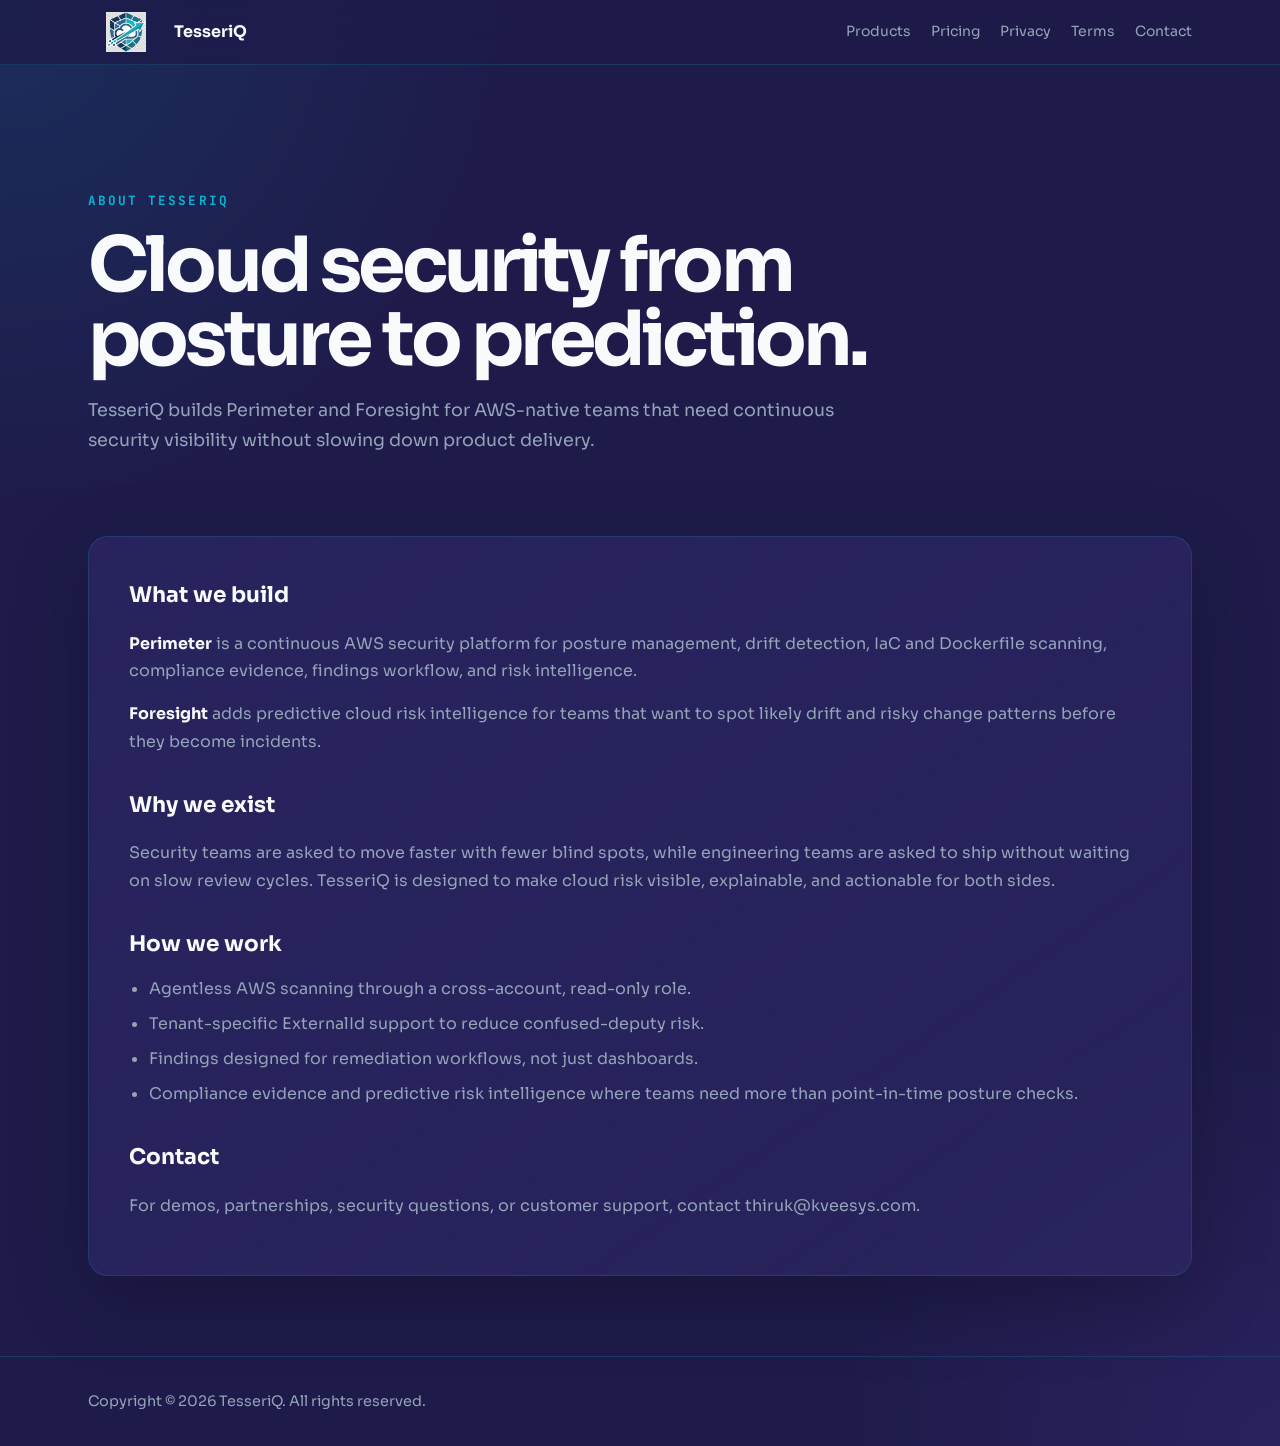
==== about.html @ ea7d8e21 "added tems" ====
<!DOCTYPE html>
<html lang="en">

<head>
    <meta charset="UTF-8" />
    <meta name="viewport" content="width=device-width, initial-scale=1.0" />
    <title>About TesseriQ | Cloud Security from Posture to Prediction</title>
    <link rel="canonical" href="https://tesseriqcloud.com/about.html" />
    <meta name="description"
        content="Learn about TesseriQ, the team building Perimeter for continuous AWS security posture management and Foresight for predictive cloud risk intelligence." />
    <meta property="og:title" content="About TesseriQ" />
    <meta property="og:description"
        content="TesseriQ builds cloud security products that help AWS-native teams move from posture to prediction." />
    <meta property="og:type" content="website" />
    <meta property="og:url" content="https://tesseriqcloud.com/about.html" />
    <meta property="og:image" content="https://tesseriqcloud.com/newlogo.png" />
    <link rel="icon" type="image/png" href="/newlogo.png" />
    <link rel="apple-touch-icon" href="/newlogo.png" />
    <link rel="preconnect" href="https://fonts.googleapis.com" />
    <link rel="preconnect" href="https://fonts.gstatic.com" crossorigin />
    <link
        href="https://fonts.googleapis.com/css2?family=Sora:wght@400;500;600;700;800&family=Inter:wght@400;500;600;700&family=JetBrains+Mono:wght@400;500;600;700&display=swap"
        rel="stylesheet" />
    <link rel="stylesheet" href="/page.css" />
</head>

<body>
    <nav class="site-nav">
        <div class="site-shell site-nav-inner">
            <a class="brand" href="/">
                <img src="/newlogo.png" alt="TesseriQ" />
                <span>TesseriQ</span>
            </a>
            <div class="nav-links">
                <a href="/#products">Products</a>
                <a href="/#pricing">Pricing</a>
                <a href="/privacy.html">Privacy</a>
                <a href="/terms.html">Terms</a>
                <a href="mailto:thiruk@kveesys.com">Contact</a>
            </div>
        </div>
    </nav>

    <main class="site-shell">
        <section class="hero">
            <p class="eyebrow">About TesseriQ</p>
            <h1>Cloud security from posture to prediction.</h1>
            <p class="lead">TesseriQ builds Perimeter and Foresight for AWS-native teams that need continuous security
                visibility without slowing down product delivery.</p>
        </section>

        <section class="content-card">
            <h2>What we build</h2>
            <p><strong>Perimeter</strong> is a continuous AWS security platform for posture management, drift detection,
                IaC and Dockerfile scanning, compliance evidence, findings workflow, and risk intelligence.</p>
            <p><strong>Foresight</strong> adds predictive cloud risk intelligence for teams that want to spot likely
                drift and risky change patterns before they become incidents.</p>

            <h2>Why we exist</h2>
            <p>Security teams are asked to move faster with fewer blind spots, while engineering teams are asked to ship
                without waiting on slow review cycles. TesseriQ is designed to make cloud risk visible, explainable, and
                actionable for both sides.</p>

            <h2>How we work</h2>
            <ul>
                <li>Agentless AWS scanning through a cross-account, read-only role.</li>
                <li>Tenant-specific ExternalId support to reduce confused-deputy risk.</li>
                <li>Findings designed for remediation workflows, not just dashboards.</li>
                <li>Compliance evidence and predictive risk intelligence where teams need more than point-in-time
                    posture checks.</li>
            </ul>

            <h2>Contact</h2>
            <p>For demos, partnerships, security questions, or customer support, contact <a
                    href="mailto:thiruk@kveesys.com">thiruk@kveesys.com</a>.</p>
        </section>
    </main>

    <footer class="site-footer">
        <div class="site-shell">Copyright &copy; 2026 TesseriQ. All rights reserved.</div>
    </footer>
</body>

</html>
---- page.css ----
* {
    box-sizing: border-box;
}

:root {
    color-scheme: dark;
    --bg: #1e1b4b;
    --surface: #29245f;
    --surface-alt: #312b6b;
    --border: rgba(6, 182, 212, 0.18);
    --cyan: #06b6d4;
    --purple: #8b5cf6;
    --text-primary: #f8fafc;
    --text-muted: #94a3b8;
}

body {
    margin: 0;
    min-height: 100vh;
    background:
        radial-gradient(circle at top left, rgba(6, 182, 212, 0.12), transparent 32rem),
        radial-gradient(circle at bottom right, rgba(139, 92, 246, 0.10), transparent 28rem),
        var(--bg);
    color: var(--text-primary);
    font-family: Sora, Inter, system-ui, -apple-system, BlinkMacSystemFont, "Segoe UI", sans-serif;
    line-height: 1.7;
}

a {
    color: inherit;
    text-decoration: none;
}

a:hover {
    color: var(--cyan);
}

.site-shell {
    width: min(100%, 72rem);
    margin: 0 auto;
    padding: 0 1.5rem;
}

.site-nav {
    border-bottom: 1px solid var(--border);
    background: rgba(30, 27, 75, 0.82);
    backdrop-filter: blur(18px);
}

.site-nav-inner {
    display: flex;
    align-items: center;
    justify-content: space-between;
    min-height: 4rem;
}

.brand {
    display: inline-flex;
    align-items: center;
    gap: 0.625rem;
    font-weight: 700;
}

.brand img {
    width: 4.75rem;
    height: 2.5rem;
    object-fit: contain;
}

.nav-links {
    display: flex;
    align-items: center;
    gap: 1.25rem;
    color: var(--text-muted);
    font-size: 0.875rem;
}

.hero {
    padding: 7rem 0 3rem;
}

.eyebrow {
    color: var(--cyan);
    font-family: "JetBrains Mono", ui-monospace, SFMono-Regular, Menlo, monospace;
    font-size: 0.8rem;
    font-weight: 700;
    letter-spacing: 0.16em;
    text-transform: uppercase;
}

h1 {
    max-width: 58rem;
    margin: 1rem 0 1.25rem;
    font-size: clamp(2.4rem, 7vw, 4.75rem);
    line-height: 0.98;
    letter-spacing: -0.05em;
}

.lead {
    max-width: 48rem;
    margin: 0;
    color: var(--text-muted);
    font-size: 1.1rem;
}

.content-card {
    margin: 2rem 0 5rem;
    padding: clamp(1.5rem, 4vw, 2.5rem);
    border: 1px solid var(--border);
    border-radius: 1.25rem;
    background: linear-gradient(145deg, rgba(41, 36, 95, 0.9), rgba(49, 43, 107, 0.48));
    box-shadow: 0 24px 80px rgba(0, 0, 0, 0.24);
}

.content-card h2 {
    margin: 2rem 0 0.75rem;
    font-size: 1.35rem;
}

.content-card h2:first-child {
    margin-top: 0;
}

.content-card p,
.content-card li {
    color: var(--text-muted);
}

.content-card strong {
    color: var(--text-primary);
}

.content-card ul {
    margin: 0.75rem 0 0;
    padding-left: 1.25rem;
}

.content-card li+li {
    margin-top: 0.5rem;
}

.meta {
    color: var(--text-muted);
    font-size: 0.9rem;
}

.site-footer {
    border-top: 1px solid var(--border);
    padding: 2rem 0;
    color: var(--text-muted);
    font-size: 0.9rem;
}

@media (max-width: 640px) {
    .site-nav-inner {
        align-items: flex-start;
        flex-direction: column;
        gap: 0.75rem;
        padding: 0.9rem 0;
    }

    .nav-links {
        flex-wrap: wrap;
        gap: 0.85rem;
    }
}
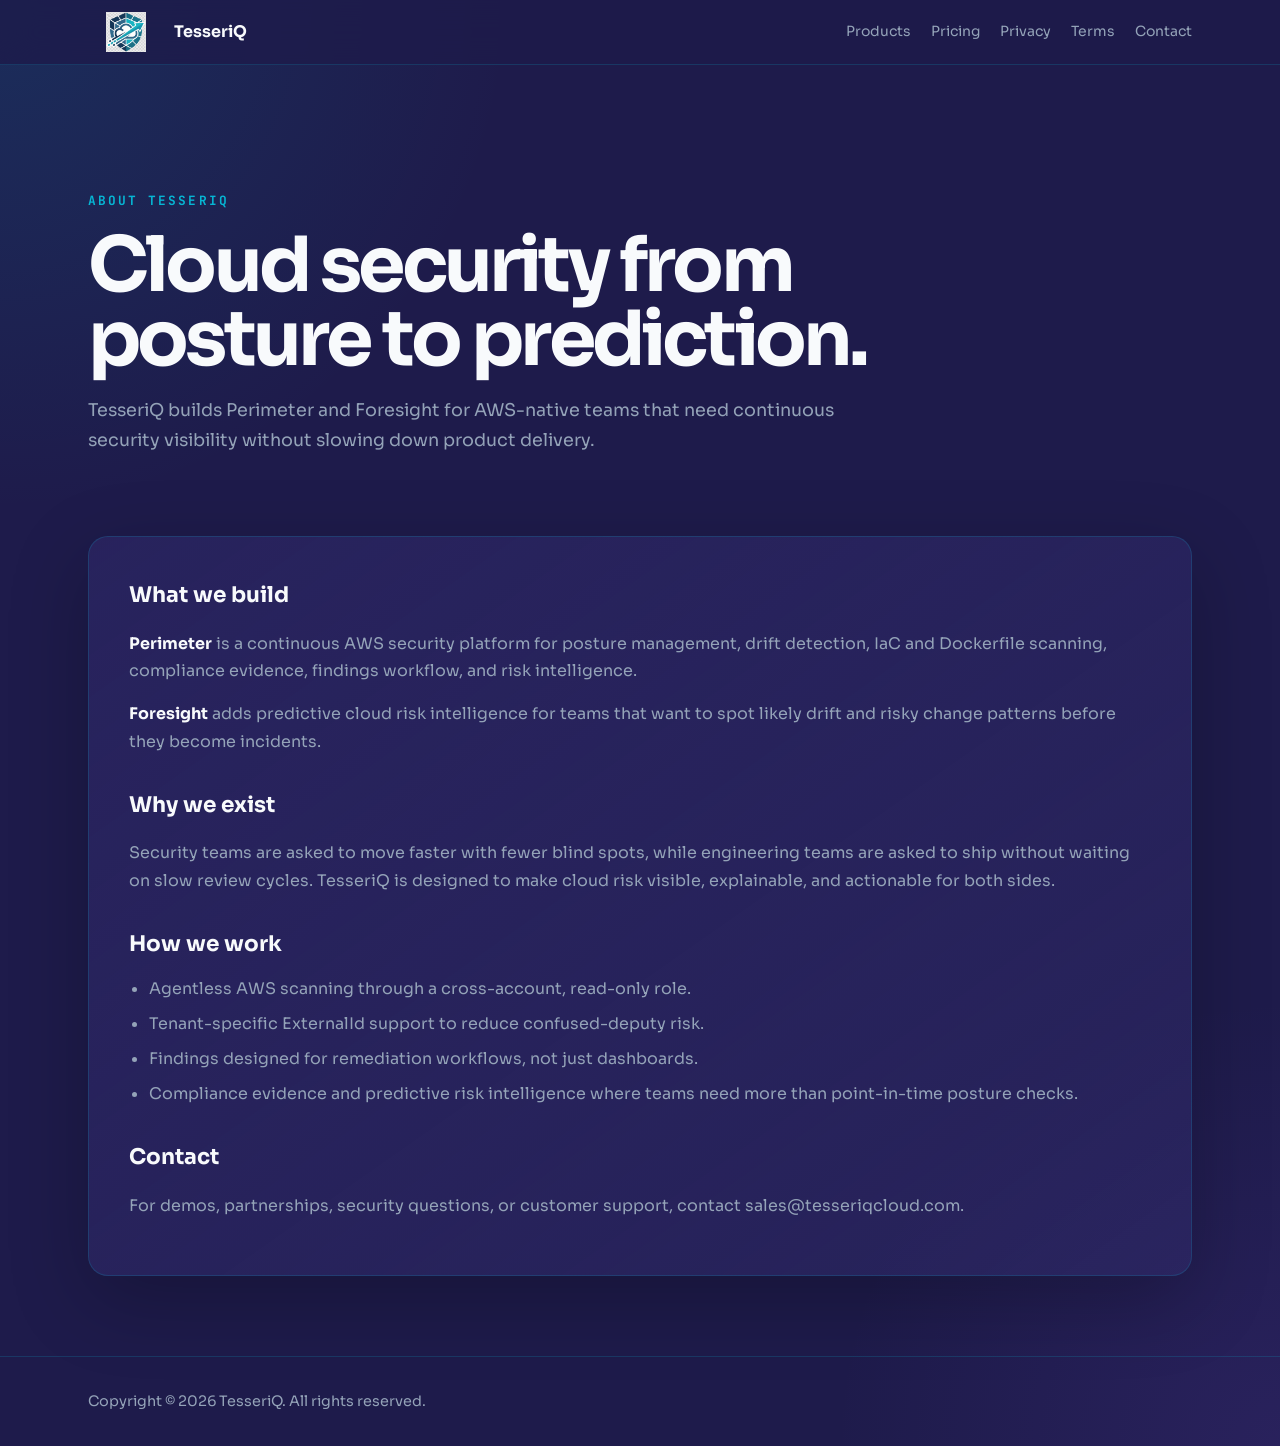
==== commit 566e3c55: "changed email address" ====
--- a/about.html
+++ b/about.html
@@ -36,7 +36,7 @@
                 <a href="/#pricing">Pricing</a>
                 <a href="/privacy.html">Privacy</a>
                 <a href="/terms.html">Terms</a>
-                <a href="mailto:thiruk@kveesys.com">Contact</a>
+                <a href="mailto:sales@tesseriqcloud.com">Contact</a>
             </div>
         </div>
     </nav>
@@ -72,7 +72,7 @@
 
             <h2>Contact</h2>
             <p>For demos, partnerships, security questions, or customer support, contact <a
-                    href="mailto:thiruk@kveesys.com">thiruk@kveesys.com</a>.</p>
+                    href="mailto:sales@tesseriqcloud.com">sales@tesseriqcloud.com</a>.</p>
         </section>
     </main>
 
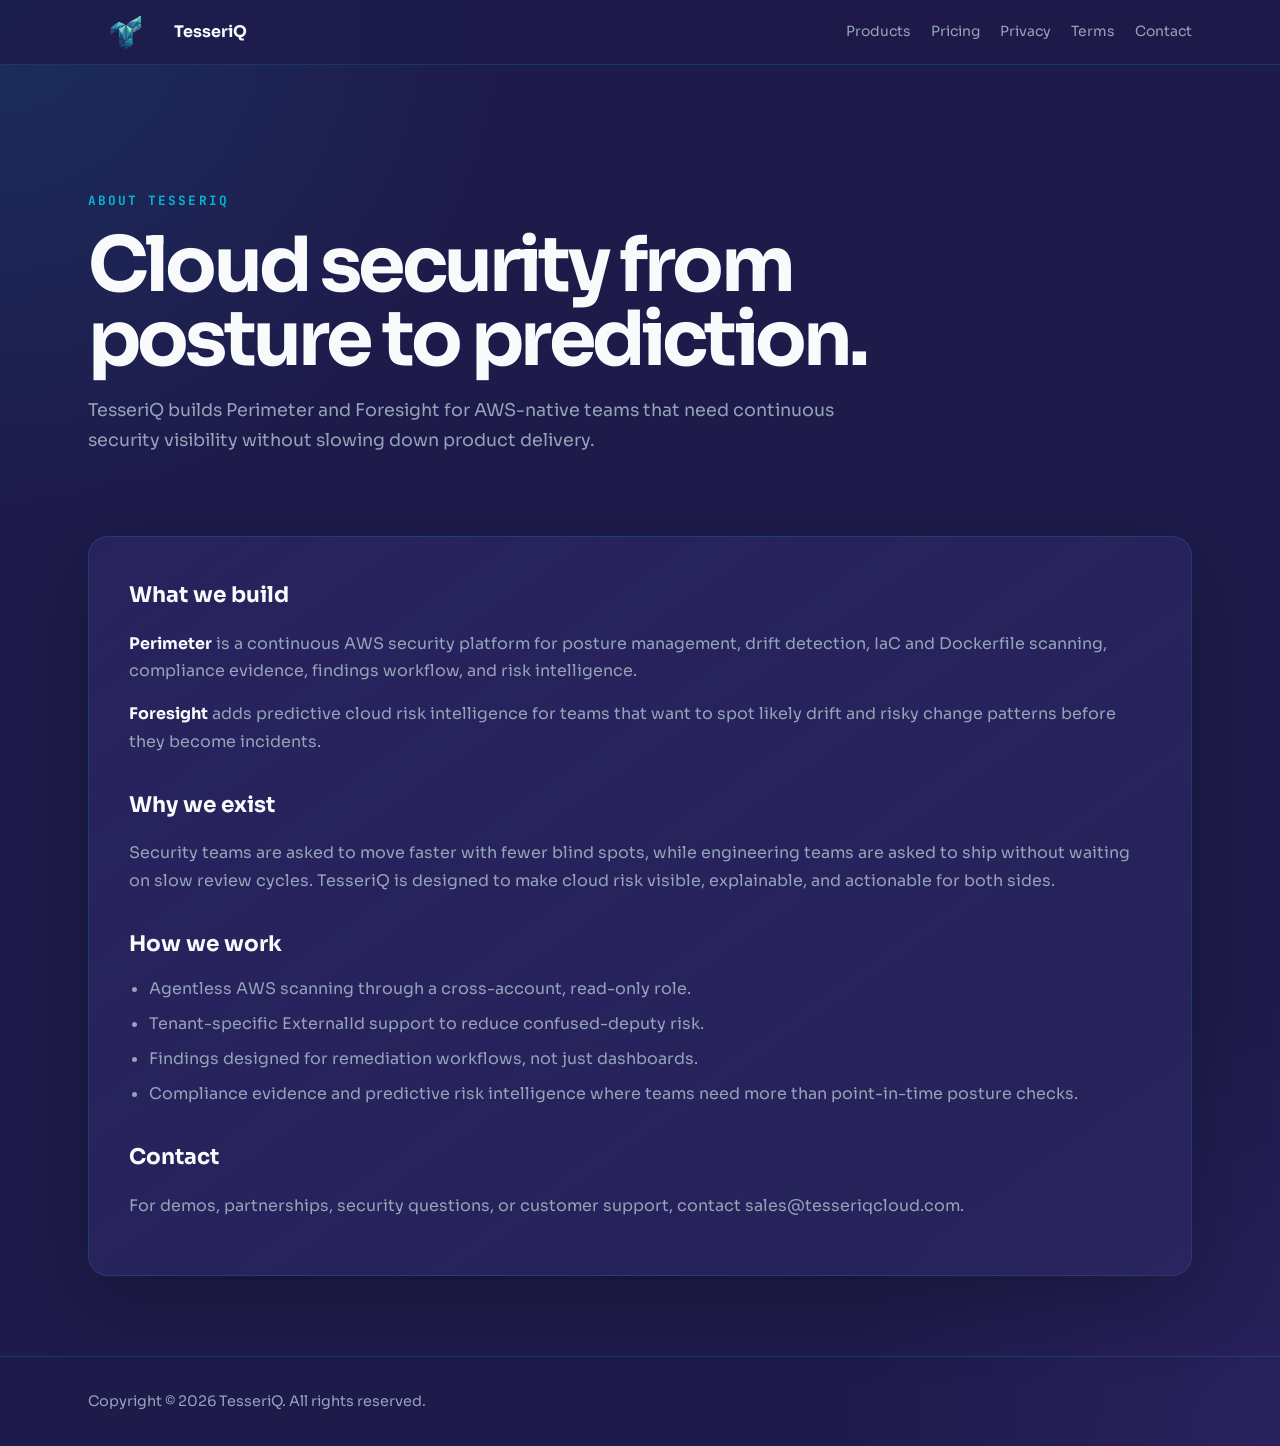
==== commit 5ae8b516: "site: replace shield logo with TesseriQ faceted-T mark + brand assets - Nav + footer logos (all page" ====
--- a/about.html
+++ b/about.html
@@ -13,9 +13,9 @@
         content="TesseriQ builds cloud security products that help AWS-native teams move from posture to prediction." />
     <meta property="og:type" content="website" />
     <meta property="og:url" content="https://tesseriqcloud.com/about.html" />
-    <meta property="og:image" content="https://tesseriqcloud.com/newlogo.png" />
-    <link rel="icon" type="image/png" href="/newlogo.png" />
-    <link rel="apple-touch-icon" href="/newlogo.png" />
+    <meta property="og:image" content="https://tesseriqcloud.com/tesseriq-og.png" />
+    <link rel="icon" type="image/svg+xml" href="/tesseriq-mark.svg" />
+    <link rel="apple-touch-icon" href="/tesseriq-mark.png" />
     <link rel="preconnect" href="https://fonts.googleapis.com" />
     <link rel="preconnect" href="https://fonts.gstatic.com" crossorigin />
     <link
@@ -28,7 +28,7 @@
     <nav class="site-nav">
         <div class="site-shell site-nav-inner">
             <a class="brand" href="/">
-                <img src="/newlogo.png" alt="TesseriQ" />
+                <img src="/tesseriq-mark.svg" alt="TesseriQ" />
                 <span>TesseriQ</span>
             </a>
             <div class="nav-links">
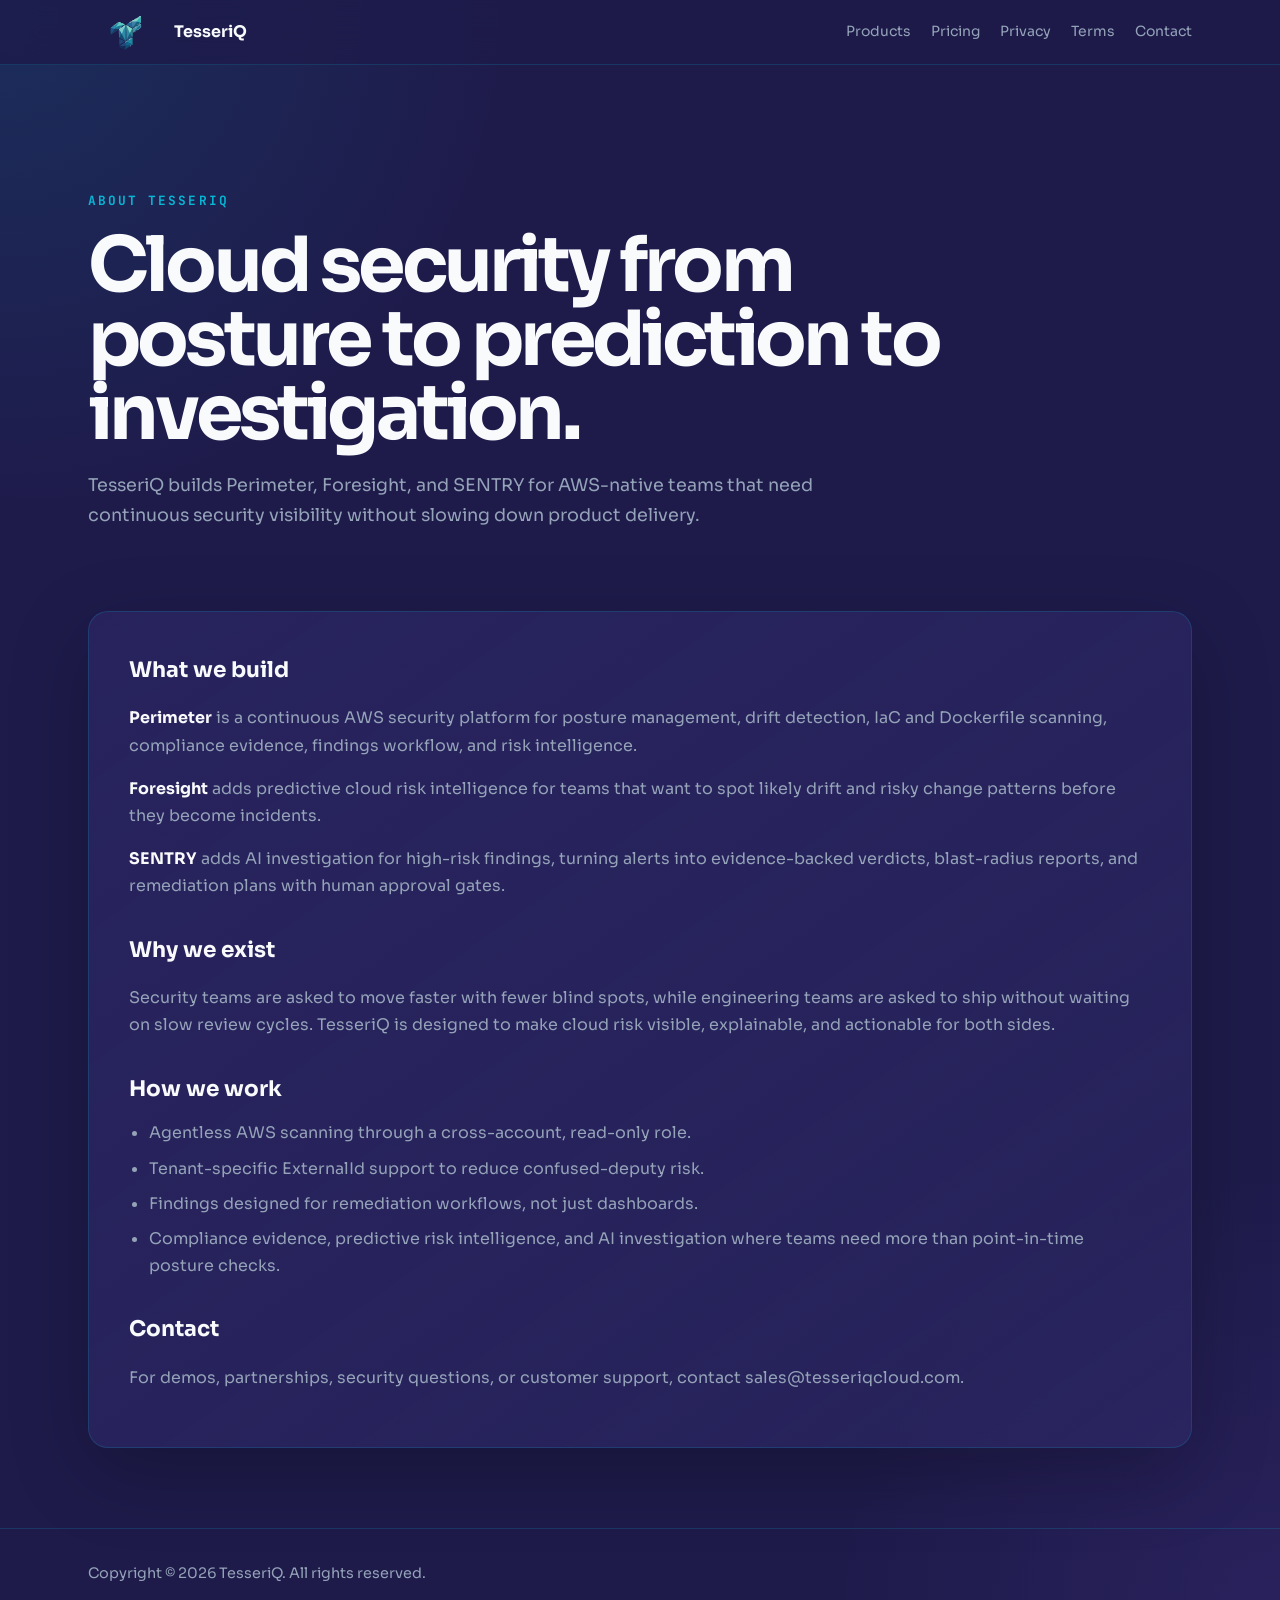
==== commit ab5f9b3d: "kveesysadded sentry" ====
--- a/about.html
+++ b/about.html
@@ -4,13 +4,13 @@
 <head>
     <meta charset="UTF-8" />
     <meta name="viewport" content="width=device-width, initial-scale=1.0" />
-    <title>About TesseriQ | Cloud Security from Posture to Prediction</title>
+    <title>About TesseriQ | Cloud Security from Posture to Prediction to Investigation</title>
     <link rel="canonical" href="https://tesseriqcloud.com/about.html" />
     <meta name="description"
-        content="Learn about TesseriQ, the team building Perimeter for continuous AWS security posture management and Foresight for predictive cloud risk intelligence." />
+        content="Learn about TesseriQ, the team building Perimeter for continuous AWS security posture management, Foresight for predictive cloud risk intelligence, and SENTRY for AI investigation." />
     <meta property="og:title" content="About TesseriQ" />
     <meta property="og:description"
-        content="TesseriQ builds cloud security products that help AWS-native teams move from posture to prediction." />
+        content="TesseriQ builds cloud security products that help AWS-native teams move from posture to prediction to investigation." />
     <meta property="og:type" content="website" />
     <meta property="og:url" content="https://tesseriqcloud.com/about.html" />
     <meta property="og:image" content="https://tesseriqcloud.com/tesseriq-og.png" />
@@ -44,9 +44,9 @@
     <main class="site-shell">
         <section class="hero">
             <p class="eyebrow">About TesseriQ</p>
-            <h1>Cloud security from posture to prediction.</h1>
-            <p class="lead">TesseriQ builds Perimeter and Foresight for AWS-native teams that need continuous security
-                visibility without slowing down product delivery.</p>
+            <h1>Cloud security from posture to prediction to investigation.</h1>
+            <p class="lead">TesseriQ builds Perimeter, Foresight, and SENTRY for AWS-native teams that need continuous
+                security visibility without slowing down product delivery.</p>
         </section>
 
         <section class="content-card">
@@ -55,6 +55,8 @@
                 IaC and Dockerfile scanning, compliance evidence, findings workflow, and risk intelligence.</p>
             <p><strong>Foresight</strong> adds predictive cloud risk intelligence for teams that want to spot likely
                 drift and risky change patterns before they become incidents.</p>
+            <p><strong>SENTRY</strong> adds AI investigation for high-risk findings, turning alerts into evidence-backed
+                verdicts, blast-radius reports, and remediation plans with human approval gates.</p>
 
             <h2>Why we exist</h2>
             <p>Security teams are asked to move faster with fewer blind spots, while engineering teams are asked to ship
@@ -66,8 +68,8 @@
                 <li>Agentless AWS scanning through a cross-account, read-only role.</li>
                 <li>Tenant-specific ExternalId support to reduce confused-deputy risk.</li>
                 <li>Findings designed for remediation workflows, not just dashboards.</li>
-                <li>Compliance evidence and predictive risk intelligence where teams need more than point-in-time
-                    posture checks.</li>
+                <li>Compliance evidence, predictive risk intelligence, and AI investigation where teams need more than
+                    point-in-time posture checks.</li>
             </ul>
 
             <h2>Contact</h2>
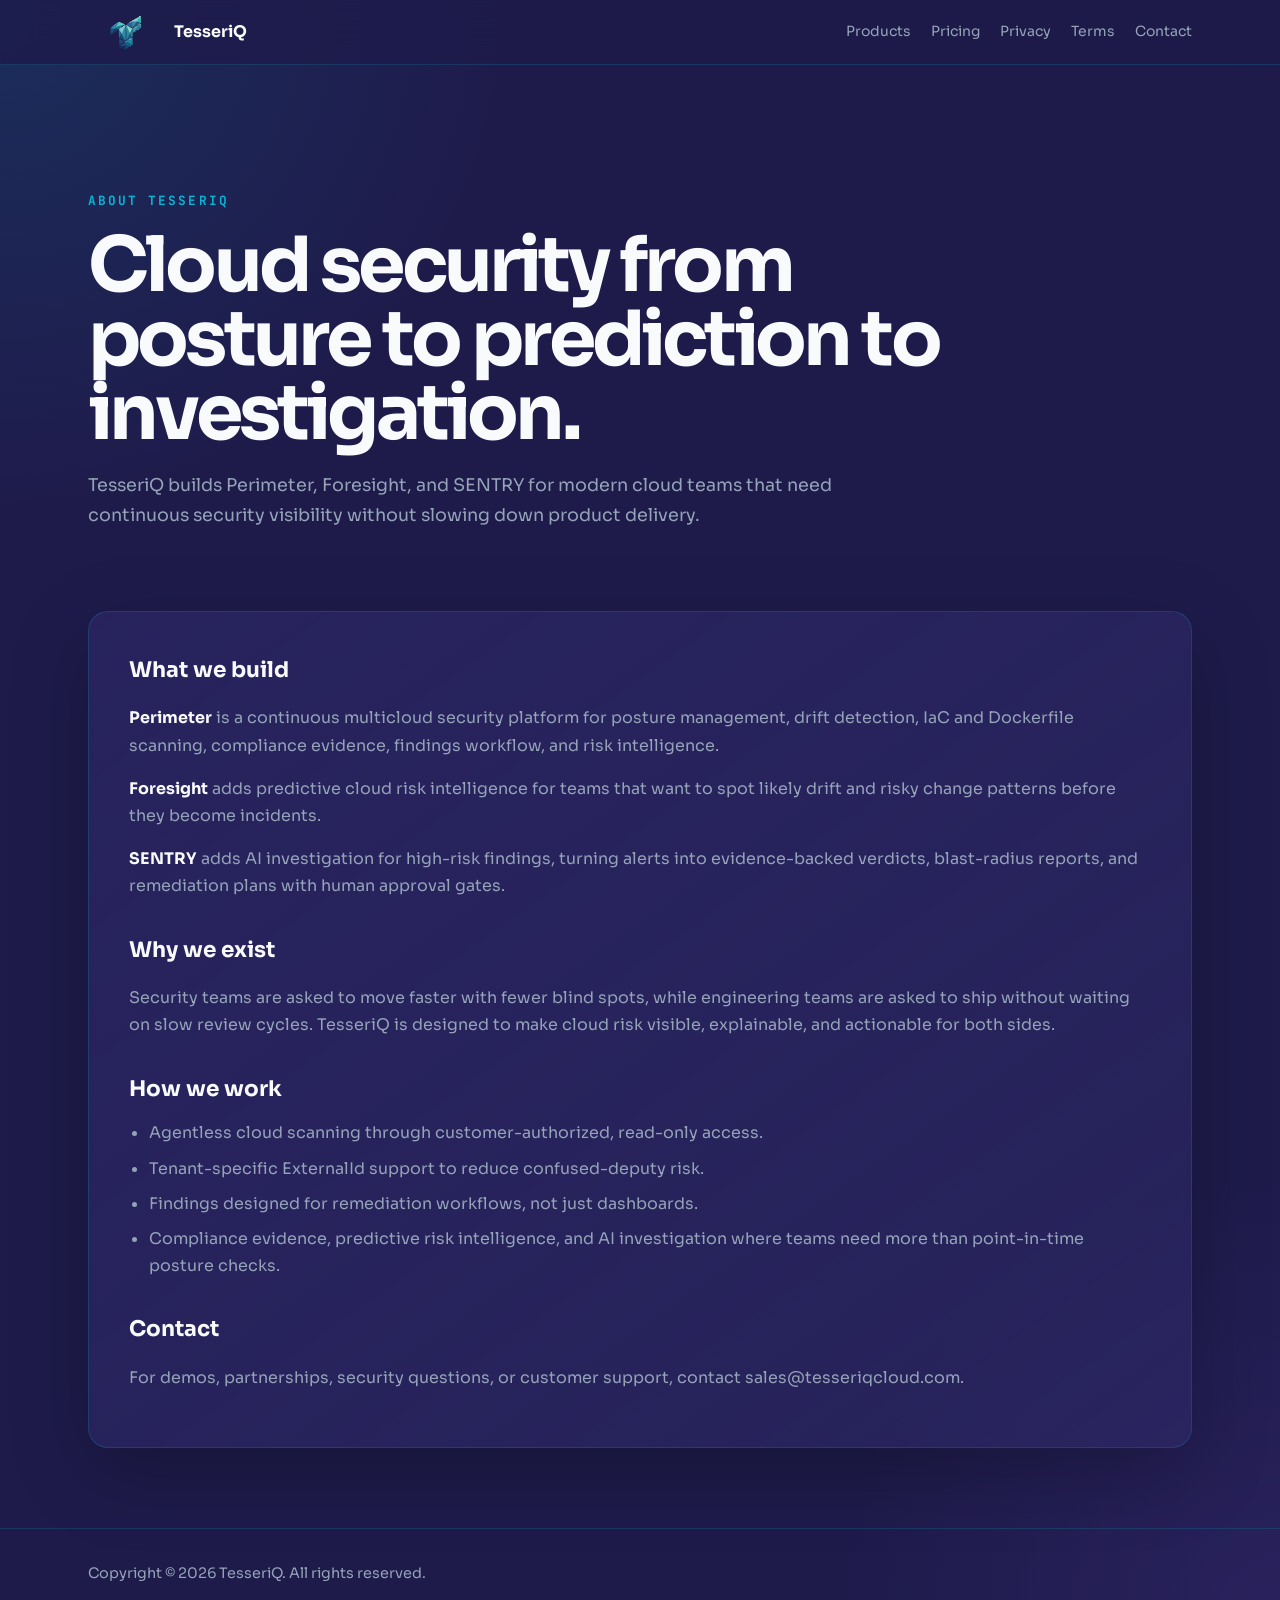
==== commit 1702066b: "Update multicloud messaging and analytics tag" ====
--- a/about.html
+++ b/about.html
@@ -7,10 +7,10 @@
     <title>About TesseriQ | Cloud Security from Posture to Prediction to Investigation</title>
     <link rel="canonical" href="https://tesseriqcloud.com/about.html" />
     <meta name="description"
-        content="Learn about TesseriQ, the team building Perimeter for continuous AWS security posture management, Foresight for predictive cloud risk intelligence, and SENTRY for AI investigation." />
+        content="Learn about TesseriQ, the team building Perimeter for continuous multicloud security posture management, Foresight for predictive cloud risk intelligence, and SENTRY for AI investigation." />
     <meta property="og:title" content="About TesseriQ" />
     <meta property="og:description"
-        content="TesseriQ builds cloud security products that help AWS-native teams move from posture to prediction to investigation." />
+        content="TesseriQ builds cloud security products that help modern cloud teams move from posture to prediction to investigation." />
     <meta property="og:type" content="website" />
     <meta property="og:url" content="https://tesseriqcloud.com/about.html" />
     <meta property="og:image" content="https://tesseriqcloud.com/tesseriq-og.png" />
@@ -22,6 +22,15 @@
         href="https://fonts.googleapis.com/css2?family=Sora:wght@400;500;600;700;800&family=Inter:wght@400;500;600;700&family=JetBrains+Mono:wght@400;500;600;700&display=swap"
         rel="stylesheet" />
     <link rel="stylesheet" href="/page.css" />
+    <!-- Google tag (gtag.js) -->
+    <script async src="https://www.googletagmanager.com/gtag/js?id=G-E0Z4221B8S"></script>
+    <script>
+        window.dataLayer = window.dataLayer || [];
+        function gtag() { dataLayer.push(arguments); }
+        gtag('js', new Date());
+
+        gtag('config', 'G-E0Z4221B8S');
+    </script>
 </head>
 
 <body>
@@ -45,13 +54,13 @@
         <section class="hero">
             <p class="eyebrow">About TesseriQ</p>
             <h1>Cloud security from posture to prediction to investigation.</h1>
-            <p class="lead">TesseriQ builds Perimeter, Foresight, and SENTRY for AWS-native teams that need continuous
+            <p class="lead">TesseriQ builds Perimeter, Foresight, and SENTRY for modern cloud teams that need continuous
                 security visibility without slowing down product delivery.</p>
         </section>
 
         <section class="content-card">
             <h2>What we build</h2>
-            <p><strong>Perimeter</strong> is a continuous AWS security platform for posture management, drift detection,
+            <p><strong>Perimeter</strong> is a continuous multicloud security platform for posture management, drift detection,
                 IaC and Dockerfile scanning, compliance evidence, findings workflow, and risk intelligence.</p>
             <p><strong>Foresight</strong> adds predictive cloud risk intelligence for teams that want to spot likely
                 drift and risky change patterns before they become incidents.</p>
@@ -65,7 +74,7 @@
 
             <h2>How we work</h2>
             <ul>
-                <li>Agentless AWS scanning through a cross-account, read-only role.</li>
+                <li>Agentless cloud scanning through customer-authorized, read-only access.</li>
                 <li>Tenant-specific ExternalId support to reduce confused-deputy risk.</li>
                 <li>Findings designed for remediation workflows, not just dashboards.</li>
                 <li>Compliance evidence, predictive risk intelligence, and AI investigation where teams need more than
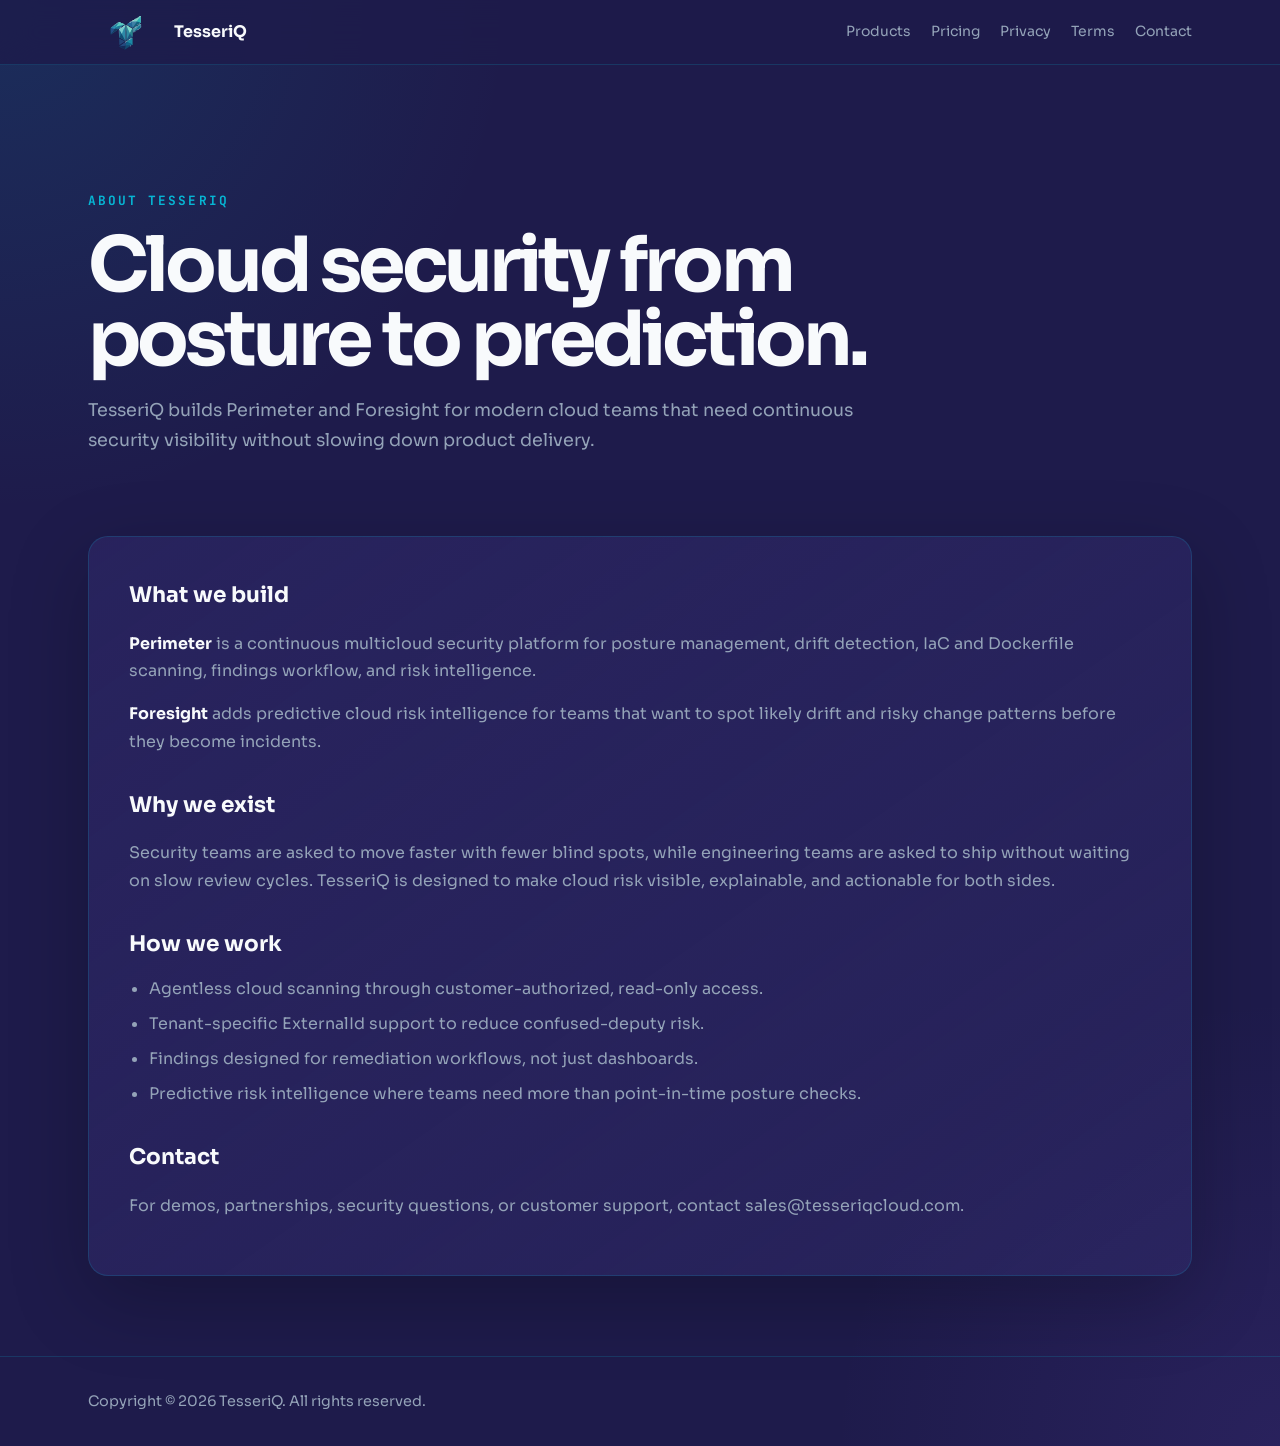
==== commit 96fc64e6: "Remove SENTRY and compliance-framework marketing Decommission public references to two features bein" ====
--- a/about.html
+++ b/about.html
@@ -4,13 +4,13 @@
 <head>
     <meta charset="UTF-8" />
     <meta name="viewport" content="width=device-width, initial-scale=1.0" />
-    <title>About TesseriQ | Cloud Security from Posture to Prediction to Investigation</title>
+    <title>About TesseriQ | Cloud Security from Posture to Prediction</title>
     <link rel="canonical" href="https://tesseriqcloud.com/about.html" />
     <meta name="description"
-        content="Learn about TesseriQ, the team building Perimeter for continuous multicloud security posture management, Foresight for predictive cloud risk intelligence, and SENTRY for AI investigation." />
+        content="Learn about TesseriQ, the team building Perimeter for continuous multicloud security posture management and Foresight for predictive cloud risk intelligence." />
     <meta property="og:title" content="About TesseriQ" />
     <meta property="og:description"
-        content="TesseriQ builds cloud security products that help modern cloud teams move from posture to prediction to investigation." />
+        content="TesseriQ builds cloud security products that help modern cloud teams move from posture to prediction." />
     <meta property="og:type" content="website" />
     <meta property="og:url" content="https://tesseriqcloud.com/about.html" />
     <meta property="og:image" content="https://tesseriqcloud.com/tesseriq-og.png" />
@@ -53,19 +53,17 @@
     <main class="site-shell">
         <section class="hero">
             <p class="eyebrow">About TesseriQ</p>
-            <h1>Cloud security from posture to prediction to investigation.</h1>
-            <p class="lead">TesseriQ builds Perimeter, Foresight, and SENTRY for modern cloud teams that need continuous
+            <h1>Cloud security from posture to prediction.</h1>
+            <p class="lead">TesseriQ builds Perimeter and Foresight for modern cloud teams that need continuous
                 security visibility without slowing down product delivery.</p>
         </section>
 
         <section class="content-card">
             <h2>What we build</h2>
             <p><strong>Perimeter</strong> is a continuous multicloud security platform for posture management, drift detection,
-                IaC and Dockerfile scanning, compliance evidence, findings workflow, and risk intelligence.</p>
+                IaC and Dockerfile scanning, findings workflow, and risk intelligence.</p>
             <p><strong>Foresight</strong> adds predictive cloud risk intelligence for teams that want to spot likely
                 drift and risky change patterns before they become incidents.</p>
-            <p><strong>SENTRY</strong> adds AI investigation for high-risk findings, turning alerts into evidence-backed
-                verdicts, blast-radius reports, and remediation plans with human approval gates.</p>
 
             <h2>Why we exist</h2>
             <p>Security teams are asked to move faster with fewer blind spots, while engineering teams are asked to ship
@@ -77,7 +75,7 @@
                 <li>Agentless cloud scanning through customer-authorized, read-only access.</li>
                 <li>Tenant-specific ExternalId support to reduce confused-deputy risk.</li>
                 <li>Findings designed for remediation workflows, not just dashboards.</li>
-                <li>Compliance evidence, predictive risk intelligence, and AI investigation where teams need more than
+                <li>Predictive risk intelligence where teams need more than
                     point-in-time posture checks.</li>
             </ul>
 
